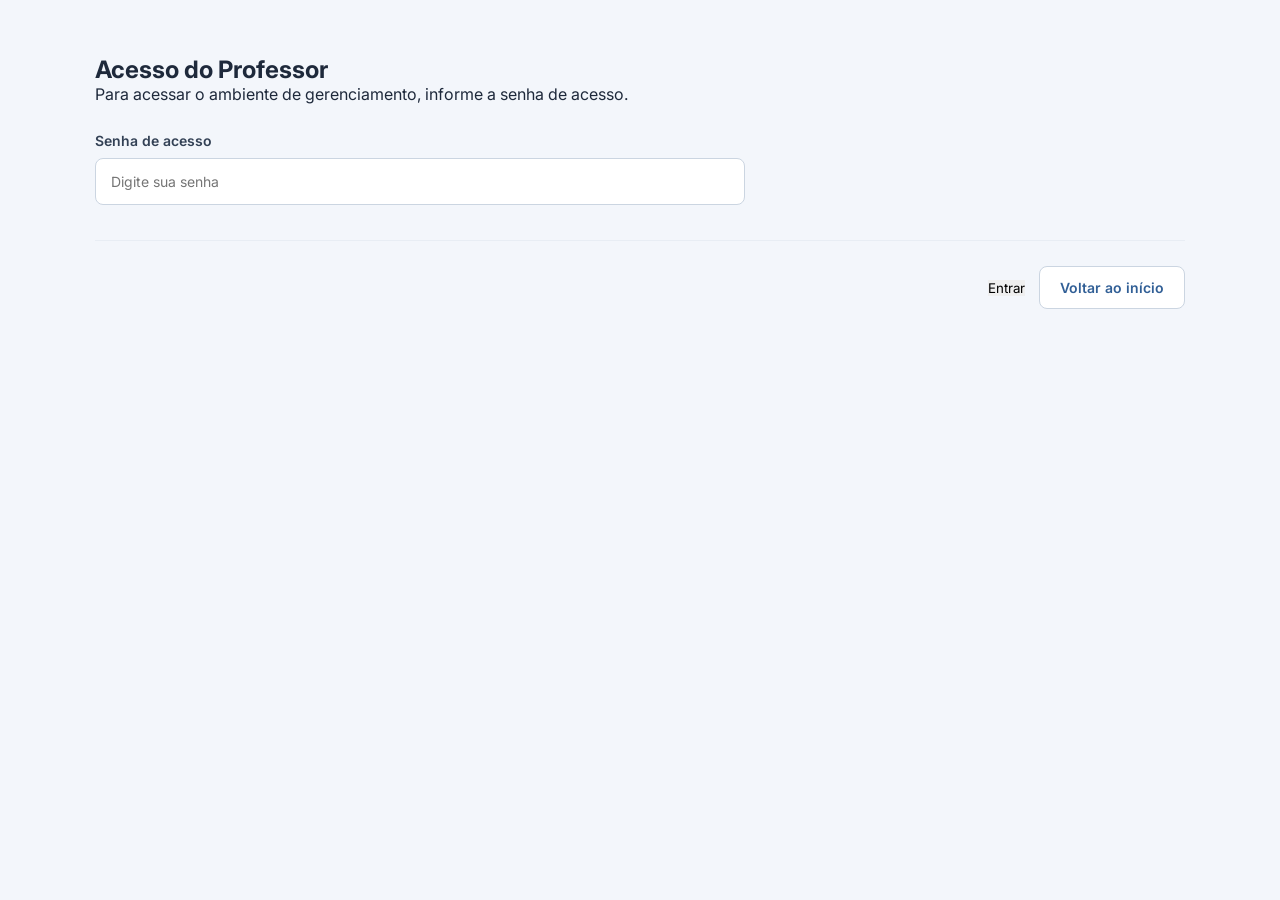
==== src/pages/acesso-professor.html @ f6dc078e "Atualiza área do professor e histórico de avaliações" ====
<!DOCTYPE html>
<html lang="pt-BR">
<head>
    <meta charset="UTF-8">
    <meta name="viewport" content="width=device-width, initial-scale=1.0">

    <title>Acesso do Professor</title>

    <link rel="stylesheet" href="../css/professor.css">
</head>

<body>

    <main class="container-professor">

        <section class="conteudo-professor">

            <h1>Acesso do Professor</h1>

            <p>
                Para acessar o ambiente de gerenciamento,
                informe a senha de acesso.
            </p>

            <form id="formAcessoProfessor">

                <div class="campo-formulario">
                    <label for="senhaProfessor">Senha de acesso</label>

                    <input
                        type="password"
                        id="senhaProfessor"
                        placeholder="Digite sua senha"
                        required
                    >
                </div>

                <p id="mensagemErro" style="color: #dc2626;"></p>

                <div class="acoes-formulario">

                    <button type="submit" class="botao-principal">
                        Entrar
                    </button>

                    <a href="../../index.html" class="botao-voltar">
                        Voltar ao início
                    </a>

                </div>

            </form>

        </section>

    </main>

    <script src="../js/professor/acesso.js"></script>

</body>
</html>
---- src/css/professor.css ----
@import url('https://fonts.googleapis.com/css2?family=Inter:wght@400;500;600;700&display=swap');

* {
    margin: 0;
    padding: 0;
    box-sizing: border-box;
}

body {
    font-family: 'Inter', sans-serif;
    background: #f3f6fb;
    color: #1e293b;
    min-height: 100vh;
}

.container-professor {
    max-width: 1150px;
    margin: 0 auto;
    padding: 55px 30px;
}

.cabecalho-professor {
    display: flex;
    justify-content: space-between;
    align-items: center;
    gap: 20px;
    margin-bottom: 40px;
}

.identificacao {
    color: #3568a8;
    font-size: 12px;
    font-weight: 700;
    letter-spacing: 1.2px;
}

.cabecalho-professor h1 {
    color: #172b4d;
    font-size: 34px;
    margin: 12px 0;
}

.cabecalho-professor p {
    color: #64748b;
    font-size: 15px;
}

.botao-voltar {
    text-decoration: none;
    color: #315f96;
    border: 1px solid #cbd5e1;
    background: #ffffff;
    padding: 12px 20px;
    border-radius: 8px;
    font-size: 14px;
    font-weight: 600;
    transition: 0.2s;
}

.botao-voltar:hover {
    background: #edf3fa;
}

.painel-professor {
    background: #ffffff;
    border: 1px solid #e2e8f0;
    border-radius: 14px;
    padding: 35px;
    box-shadow: 0 5px 20px rgba(15, 35, 65, 0.04);
}

.cabecalho-painel {
    display: flex;
    justify-content: space-between;
    align-items: center;
    gap: 20px;
    padding-bottom: 28px;
    border-bottom: 1px solid #e8edf4;
}

.cabecalho-painel h2 {
    color: #172b4d;
    font-size: 21px;
    margin-bottom: 8px;
}

.cabecalho-painel p {
    color: #64748b;
    font-size: 14px;
}

.botao-criar {
    display: inline-block;
    text-decoration: none;
    background: #315f96;
    color: #ffffff;
    padding: 13px 20px;
    border-radius: 8px;
    font-size: 14px;
    font-weight: 600;
    transition: 0.2s;
}

.botao-criar:hover {
    background: #244b7b;
}

.estado-vazio {
    text-align: center;
    padding: 75px 20px;
}

.estado-vazio h3 {
    color: #334155;
    font-size: 17px;
    margin-bottom: 12px;
}

.estado-vazio p {
    color: #94a3b8;
    font-size: 14px;
    line-height: 1.6;
}

@media (max-width: 650px) {
    .container-professor {
        padding: 30px 18px;
    }

    .cabecalho-professor,
    .cabecalho-painel {
        flex-direction: column;
        align-items: flex-start;
    }

    .cabecalho-professor h1 {
        font-size: 27px;
    }

    .painel-professor {
        padding: 22px;
    }
}


.campo-formulario {
    display: flex;
    flex-direction: column;
    gap: 9px;
    margin-top: 28px;
    max-width: 650px;
}

.campo-formulario label {
    color: #334155;
    font-size: 14px;
    font-weight: 600;
}

.campo-formulario input {
    width: 100%;
    padding: 14px 15px;
    border: 1px solid #cbd5e1;
    border-radius: 8px;
    background: #ffffff;
    color: #1e293b;
    font-family: inherit;
    font-size: 14px;
    outline: none;
    transition: 0.2s;
}

.campo-formulario input:focus {
    border-color: #315f96;
    box-shadow: 0 0 0 3px rgba(49, 95, 150, 0.10);
}

.acoes-formulario {
    display: flex;
    justify-content: flex-end;
    align-items: center;
    gap: 14px;
    margin-top: 35px;
    padding-top: 25px;
    border-top: 1px solid #e8edf4;
}

.acoes-formulario button {
    border: none;
    cursor: pointer;
    font-family: inherit;
}

@media (max-width: 650px) {
    .acoes-formulario {
        flex-direction: column-reverse;
        align-items: stretch;
    }

    .acoes-formulario a,
    .acoes-formulario button {
        text-align: center;
    }
}


.questao-professor {
    padding: 25px 0;
    border-bottom: 1px solid #e2e8f0;
}

.questao-professor h3 {
    color: #315f96;
    font-size: 17px;
    margin-bottom: 18px;
}

.questao-professor textarea {
    width: 100%;
    min-height: 100px;
    padding: 14px;
    border: 1px solid #cbd5e1;
    border-radius: 8px;
    font-family: inherit;
    font-size: 14px;
    resize: vertical;
}

.alternativa-professor {
    margin-top: 14px;
}

.alternativa-professor label {
    display: block;
    margin-bottom: 7px;
    font-size: 13px;
    font-weight: 600;
    color: #475569;
}

.alternativa-professor input {
    width: 100%;
    padding: 12px;
    border: 1px solid #cbd5e1;
    border-radius: 8px;
    font-family: inherit;
    font-size: 14px;
}

#progressoQuestoes {
    margin-top: 10px;
    color: #64748b;
    font-size: 14px;
}


/* =====================================
   CAMPOS DE SELEÇÃO - ÁREA DO PROFESSOR
===================================== */

.campo-formulario select {
    width: 100%;
    padding: 15px 45px 15px 16px;
    border: 1px solid #d5deea;
    border-radius: 10px;
    background-color: #f8fafc;
    color: #334155;
    font-family: inherit;
    font-size: 14px;
    font-weight: 500;
    cursor: pointer;

    appearance: none;
    -webkit-appearance: none;

    background-image: url("data:image/svg+xml,%3Csvg xmlns='http://www.w3.org/2000/svg' width='18' height='18' viewBox='0 0 24 24' fill='none' stroke='%23315f96' stroke-width='2' stroke-linecap='round' stroke-linejoin='round'%3E%3Cpath d='m6 9 6 6 6-6'/%3E%3C/svg%3E");

    background-repeat: no-repeat;
    background-position: right 16px center;
    background-size: 18px;

    transition: all 0.2s ease;
}

.campo-formulario select:hover {
    border-color: #8ba9ce;
    background-color: #ffffff;
}

.campo-formulario select:focus {
    outline: none;
    border-color: #315f96;
    background-color: #ffffff;
    box-shadow: 0 0 0 4px rgba(49, 95, 150, 0.10);
}

.campo-formulario select option {
    padding: 12px;
    background-color: #ffffff;
    color: #334155;
    font-size: 14px;
}

/* Espaçamento entre os campos */
.campo-formulario select {
    margin-top: 7px;
}


/* =====================================
   ALINHAMENTO DAS ALTERNATIVAS DO GABARITO
===================================== */

.alternativa-professor:has(input[type="radio"]) {
    display: flex;
    align-items: center;
    gap: 12px;
    margin-top: 10px;
    padding: 12px 16px;
    background-color: #f8fafc;
    border: 1px solid #e2e8f0;
    border-radius: 10px;
    transition: all 0.2s ease;
}

.alternativa-professor:has(input[type="radio"]):hover {
    background-color: #eff6ff;
    border-color: #b8cce5;
}

.alternativa-professor input[type="radio"] {
    width: 17px;
    height: 17px;
    margin: 0;
    padding: 0;
    flex-shrink: 0;
    accent-color: #315f96;
    cursor: pointer;
}

.alternativa-professor:has(input[type="radio"]) label {
    display: block;
    margin: 0;
    font-size: 14px;
    font-weight: 500;
    color: #334155;
    cursor: pointer;
    flex: 1;
}


/* =========================================
   RESULTADOS DA AVALIAÇÃO
========================================= */

.secao-resultados {
    margin-top: 30px;
    padding: 26px;
    background-color: #ffffff;
    border: 1px solid #e2e8f0;
    border-radius: 12px;
}

.secao-resultados h2 {
    margin: 0 0 12px;
    color: #1e3a5f;
    font-size: 21px;
    font-weight: 650;
}

.secao-resultados > p {
    color: #64748b;
    font-size: 14px;
    margin-bottom: 20px;
}

/* Tabela */

.tabela-resultados {
    width: 100%;
    overflow-x: auto;
    border: 1px solid #e2e8f0;
    border-radius: 9px;
}

.tabela-resultados table {
    width: 100%;
    min-width: 760px;
    border-collapse: collapse;
    background-color: #ffffff;
}

.tabela-resultados th {
    padding: 15px 13px;
    background-color: #f1f5f9;
    color: #334155;
    font-size: 13px;
    font-weight: 650;
    text-align: left;
    border-bottom: 1px solid #dbe3ec;
    white-space: nowrap;
}

.tabela-resultados td {
    padding: 14px 13px;
    color: #475569;
    font-size: 14px;
    border-bottom: 1px solid #edf0f4;
}

.tabela-resultados tbody tr:last-child td {
    border-bottom: none;
}

.tabela-resultados tbody tr:hover {
    background-color: #f8fafc;
}

/* Botão de consulta */

.botao-detalhes {
    padding: 8px 13px;
    background-color: #ffffff;
    color: #315f96;
    border: 1px solid #315f96;
    border-radius: 6px;
    font-size: 13px;
    font-weight: 600;
    cursor: pointer;
    transition: 0.2s ease;
}

.botao-detalhes:hover {
    background-color: #315f96;
    color: #ffffff;
}

/* Correção individual */

#detalhesAluno {
    scroll-margin-top: 20px;
}

#informacoesResultado {
    margin: 20px 0;
    padding-bottom: 18px;
    border-bottom: 1px solid #e2e8f0;
}

#informacoesResultado h3 {
    margin-bottom: 8px;
    color: #1e3a5f;
    font-size: 18px;
}

#informacoesResultado p {
    margin: 5px 0;
    color: #64748b;
    font-size: 14px;
}

#resumoResultado {
    margin-bottom: 22px;
    padding: 15px 18px;
    background-color: #f8fafc;
    border-left: 3px solid #315f96;
    border-radius: 5px;
}

#resumoResultado p {
    margin: 0;
    color: #334155;
    font-size: 14px;
    line-height: 1.7;
}

/* Blocos das questões */

#listaResultadoQuestoes .questao-professor {
    margin-top: 16px;
    padding: 20px;
    background-color: #ffffff;
    border: 1px solid #e2e8f0;
    border-radius: 8px;
}

#listaResultadoQuestoes .questao-professor h3 {
    margin-bottom: 12px;
    color: #1e3a5f;
    font-size: 16px;
}

#listaResultadoQuestoes .questao-professor p {
    margin: 9px 0;
    color: #475569;
    font-size: 14px;
    line-height: 1.6;
}

/* Adaptação para telas menores */

@media (max-width: 768px) {
    .secao-resultados {
        padding: 16px;
    }

    .tabela-resultados table {
        min-width: 760px;
    }
}


/* =========================================
   ORGANIZAÇÃO DA ÁREA DO PROFESSOR
========================================= */

/* Seções principais */

.secao-acoes-professor,
.secao-lista-avaliacoes {
    width: 100%;
    margin-top: 28px;
    padding: 28px;
    background-color: #ffffff;
    border: 1px solid #e2e8f0;
    border-radius: 12px;
}

/* Títulos das seções */

.titulo-secao-professor {
    margin-bottom: 24px;
}

.titulo-secao-professor h2 {
    margin: 0 0 8px;
    color: #1e3a5f;
    font-size: 21px;
    font-weight: 650;
}

.titulo-secao-professor p {
    margin: 0;
    color: #64748b;
    font-size: 14px;
}

/* Ações do professor */

.grade-acoes-professor {
    display: grid;
    grid-template-columns: repeat(3, minmax(0, 1fr));
    gap: 18px;
}

.acao-professor {
    display: flex;
    flex-direction: column;
    justify-content: center;
    gap: 9px;
    min-height: 115px;
    padding: 22px;
    background-color: #f8fafc;
    border: 1px solid #dbe3ec;
    border-left: 4px solid #315f96;
    border-radius: 9px;
    text-decoration: none;
    transition: background-color 0.2s ease,
                border-color 0.2s ease;
}

.acao-professor:hover {
    background-color: #eff6ff;
    border-color: #b8cce5;
}

.acao-professor span {
    color: #1e3a5f;
    font-size: 16px;
    font-weight: 650;
}

.acao-professor small {
    color: #64748b;
    font-size: 13px;
    line-height: 1.5;
}

/* Lista de avaliações */

#listaAvaliacoes {
    display: flex;
    flex-direction: column;
    gap: 16px;
}

.card-avaliacao {
    width: 100%;
    padding: 22px 24px;
    background-color: #ffffff;
    border: 1px solid #e2e8f0;
    border-radius: 9px;
    transition: border-color 0.2s ease;
}

.card-avaliacao:hover {
    border-color: #b8cce5;
}

.cabecalho-avaliacao {
    display: flex;
    justify-content: space-between;
    align-items: flex-start;
    gap: 20px;
    margin-bottom: 18px;
}

.cabecalho-avaliacao h3 {
    margin: 0;
    color: #1e3a5f;
    font-size: 17px;
    font-weight: 650;
}

.informacoes-avaliacao {
    display: flex;
    flex-wrap: wrap;
    gap: 8px 24px;
}

.informacoes-avaliacao p {
    margin: 0;
    color: #64748b;
    font-size: 13px;
}

/* Botões de cada avaliação */

.acoes-avaliacao {
    display: flex;
    flex-wrap: wrap;
    gap: 10px;
    padding-top: 16px;
    border-top: 1px solid #edf0f4;
}

.acoes-avaliacao button {
    min-height: 36px;
}

/* Estado vazio */

.estado-vazio {
    padding: 32px 20px;
    text-align: center;
    background-color: #f8fafc;
    border: 1px dashed #cbd5e1;
    border-radius: 9px;
}

.estado-vazio h3 {
    margin-bottom: 8px;
    color: #334155;
}

.estado-vazio p {
    margin: 0;
    color: #64748b;
    font-size: 14px;
}

/* Responsividade */

@media (max-width: 850px) {
    .grade-acoes-professor {
        grid-template-columns: 1fr;
    }

    .cabecalho-avaliacao {
        flex-direction: column;
    }
}

@media (max-width: 600px) {
    .secao-acoes-professor,
    .secao-lista-avaliacoes {
        padding: 18px;
    }

    .acoes-avaliacao {
        flex-direction: column;
    }

    .acoes-avaliacao button {
        width: 100%;
    }
}
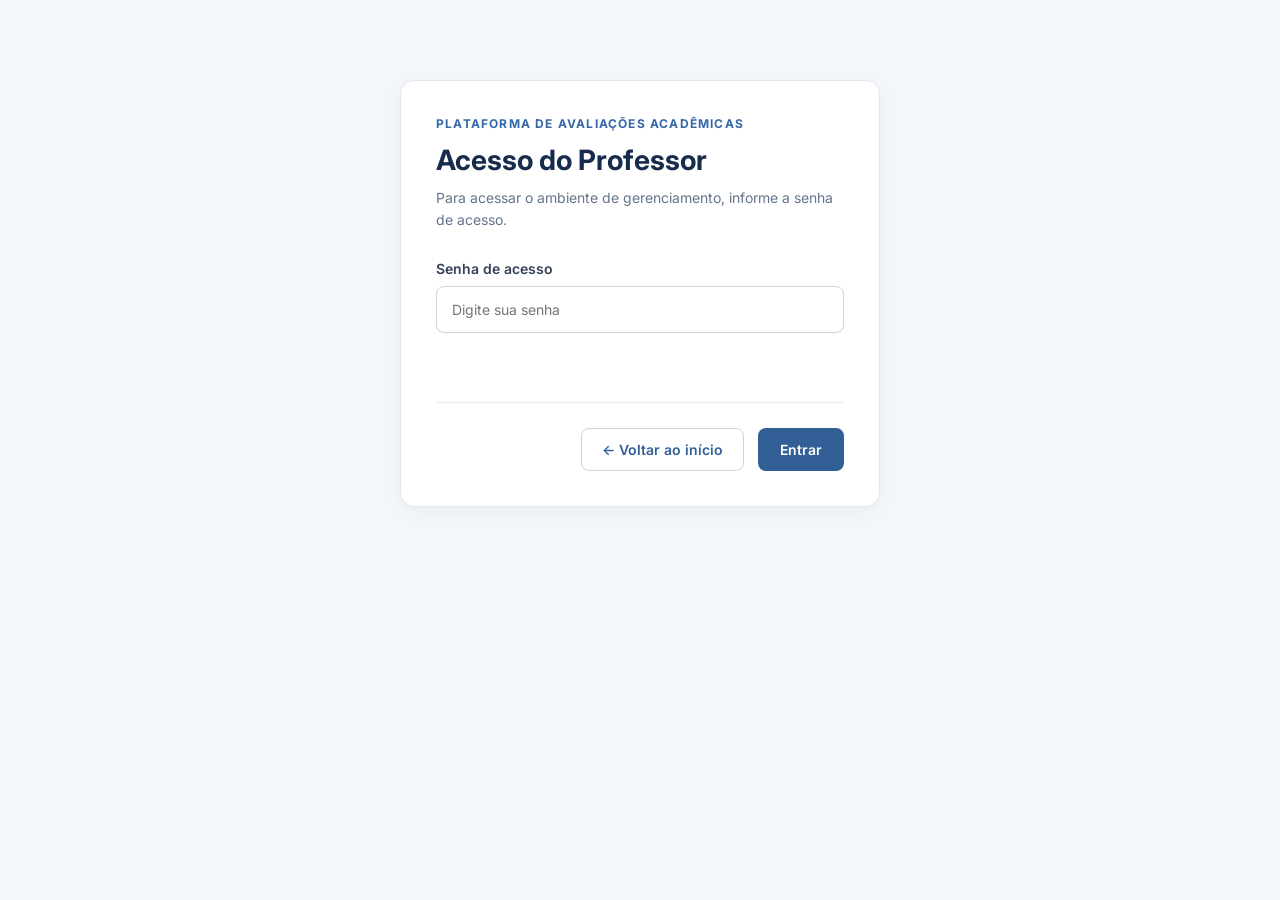
==== commit a535b58b: "Correções das areas Aluno e Professor" ====
--- a/src/pages/acesso-professor.html
+++ b/src/pages/acesso-professor.html
@@ -12,13 +12,17 @@
 
 <body>
 
-    <main class="container-professor">
+    <main class="container-professor container-acesso">
 
         <section class="conteudo-professor">
 
+            <span class="identificacao">
+                PLATAFORMA DE AVALIAÇÕES ACADÊMICAS
+            </span>
+
             <h1>Acesso do Professor</h1>
 
-            <p>
+            <p class="texto-acesso">
                 Para acessar o ambiente de gerenciamento,
                 informe a senha de acesso.
             </p>
@@ -36,17 +40,17 @@
                     >
                 </div>
 
-                <p id="mensagemErro" style="color: #dc2626;"></p>
+                <p id="mensagemErro" style="color: #dc2626;" role="alert"></p>
 
                 <div class="acoes-formulario">
+
+                    <a href="../../index.html" class="botao-voltar">
+                        ← Voltar ao início
+                    </a>
 
                     <button type="submit" class="botao-principal">
                         Entrar
                     </button>
-
-                    <a href="../../index.html" class="botao-voltar">
-                        Voltar ao início
-                    </a>
 
                 </div>
 
--- a/src/css/professor.css
+++ b/src/css/professor.css
@@ -696,3 +696,195 @@
         width: 100%;
     }
 }
+
+
+/* =========================================
+   AÇÕES DO CABEÇALHO (VOLTAR / SAIR)
+========================================= */
+
+.acoes-cabecalho {
+    display: flex;
+    flex-wrap: wrap;
+    justify-content: flex-end;
+    gap: 12px;
+}
+
+.cabecalho-professor button.botao-voltar {
+    font-family: inherit;
+    cursor: pointer;
+}
+
+@media (max-width: 650px) {
+    .acoes-cabecalho {
+        justify-content: flex-start;
+    }
+}
+
+
+/* =========================================
+   BOTÕES: PRINCIPAL, CRIAR E VOLTAR
+   (funcionam em <a> e em <button>)
+========================================= */
+
+.botao-principal {
+    display: inline-flex;
+    align-items: center;
+    justify-content: center;
+    padding: 13px 22px;
+    border: none;
+    border-radius: 8px;
+    background: #315f96;
+    color: #ffffff;
+    font-family: inherit;
+    font-size: 14px;
+    font-weight: 600;
+    text-decoration: none;
+    cursor: pointer;
+    transition: background-color 0.2s ease,
+                transform 0.2s ease,
+                box-shadow 0.2s ease;
+}
+
+.botao-principal:hover {
+    background: #244b7b;
+    box-shadow: 0 5px 14px rgba(49, 95, 150, 0.22);
+    transform: translateY(-1px);
+}
+
+.botao-principal:active {
+    transform: translateY(0);
+}
+
+.botao-principal:disabled {
+    background: #aab4c2;
+    box-shadow: none;
+    transform: none;
+    cursor: not-allowed;
+}
+
+/* Botões <button> que usam as classes de link precisam
+   do mesmo acabamento dos links */
+button.botao-criar {
+    border: none;
+    font-family: inherit;
+    cursor: pointer;
+}
+
+button.botao-voltar {
+    font-family: inherit;
+    cursor: pointer;
+}
+
+.botao-principal:focus-visible,
+.botao-criar:focus-visible,
+.botao-voltar:focus-visible,
+.botao-detalhes:focus-visible {
+    outline: 3px solid rgba(49, 95, 150, 0.30);
+    outline-offset: 2px;
+}
+
+
+/* =========================================
+   CONTEÚDO DAS PÁGINAS DO PROFESSOR
+   (acesso, gabarito, importar respostas, resultados)
+========================================= */
+
+.conteudo-professor {
+    padding: 35px;
+    background: #ffffff;
+    border: 1px solid #e2e8f0;
+    border-radius: 14px;
+    box-shadow: 0 5px 20px rgba(15, 35, 65, 0.04);
+}
+
+/* Na tela de resultados o conteúdo já é composto por cartões:
+   o contêiner fica transparente para não duplicar a moldura */
+.conteudo-professor:has(> .secao-resultados) {
+    padding: 0;
+    background: none;
+    border: none;
+    box-shadow: none;
+}
+
+.conteudo-professor > h2 {
+    margin-bottom: 8px;
+    color: #172b4d;
+    font-size: 21px;
+}
+
+#progressoGabarito {
+    margin-bottom: 8px;
+    color: #64748b;
+    font-size: 14px;
+}
+
+/* Campo de arquivo no mesmo padrão visual do sistema */
+.campo-formulario input[type="file"] {
+    background: #f8fafc;
+    border-style: dashed;
+    color: #64748b;
+    cursor: pointer;
+}
+
+.campo-formulario input[type="file"]::file-selector-button {
+    margin-right: 12px;
+    padding: 8px 14px;
+    border: none;
+    border-radius: 6px;
+    background: #edf3fa;
+    color: #315f96;
+    font-family: inherit;
+    font-weight: 600;
+    cursor: pointer;
+}
+
+@media (max-width: 650px) {
+    .conteudo-professor {
+        padding: 22px;
+    }
+}
+
+
+/* =========================================
+   TELA DE ACESSO DO PROFESSOR
+========================================= */
+
+.container-acesso {
+    max-width: 540px;
+    padding-top: 80px;
+}
+
+.container-acesso .identificacao {
+    display: block;
+}
+
+.container-acesso h1 {
+    margin: 12px 0 10px;
+    color: #172b4d;
+    font-size: 28px;
+}
+
+.container-acesso .texto-acesso {
+    color: #64748b;
+    font-size: 14px;
+    line-height: 1.6;
+}
+
+#mensagemErro {
+    min-height: 20px;
+    margin-top: 14px;
+    font-size: 14px;
+    font-weight: 600;
+}
+
+@media (max-width: 650px) {
+    .container-acesso {
+        padding-top: 40px;
+    }
+}
+
+
+/* Primeiro campo do cartão encosta no topo (a tela de acesso mantém o respiro) */
+.container-professor:not(.container-acesso) .conteudo-professor > form > .campo-formulario:first-child {
+    margin-top: 0;
+}
